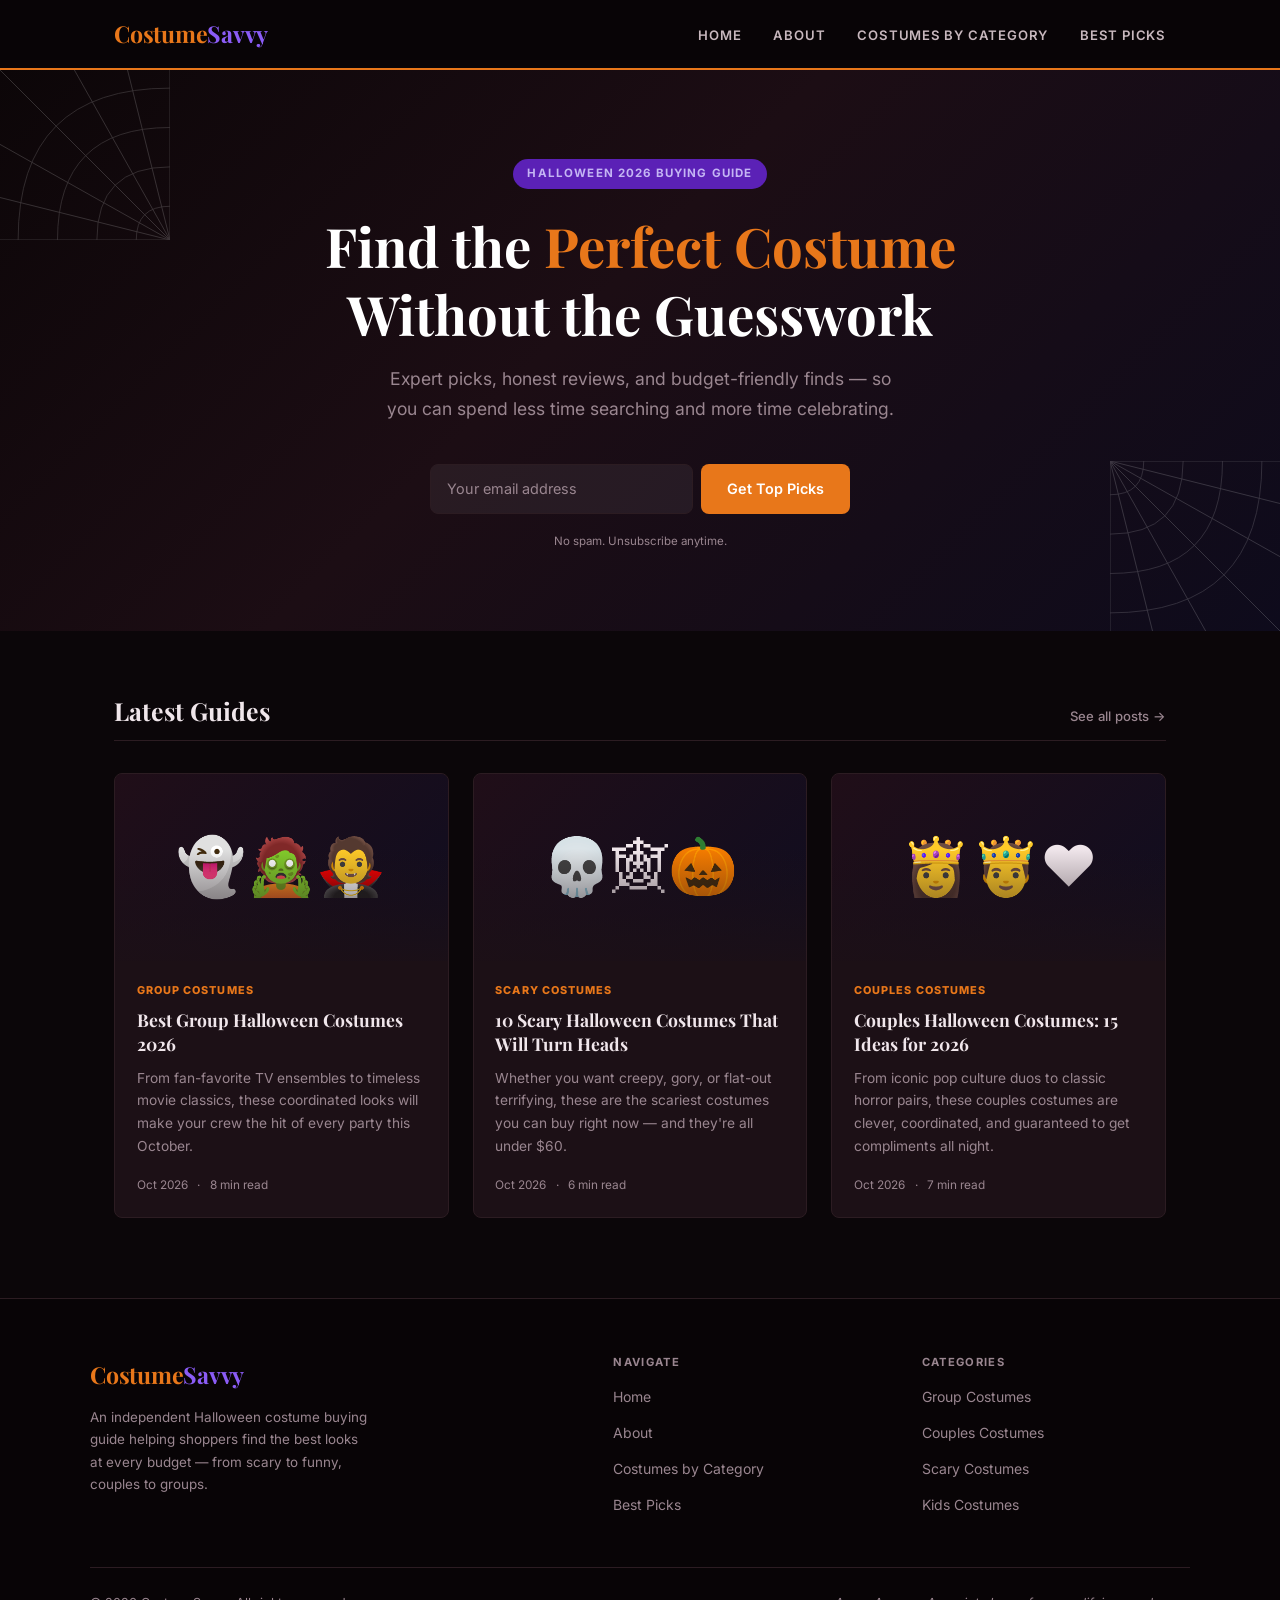
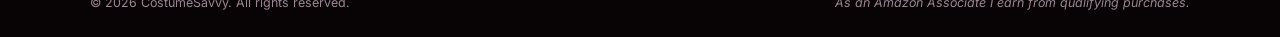
==== index.html @ 254361cb "Initial site — CostumeSavvy Halloween buying guide 2026" ====
<!DOCTYPE html>
<html lang="en">
<head>
    <meta charset="UTF-8">
    <meta name="viewport" content="width=device-width, initial-scale=1.0">
    <meta name="description" content="CostumeSavvy is your go-to Halloween costume buying guide — from scary and funny to couples and group costumes at every budget.">
    <title>CostumeSavvy — Halloween Costume Buying Guide</title>
    <link rel="preconnect" href="https://fonts.googleapis.com">
    <link rel="preconnect" href="https://fonts.gstatic.com" crossorigin>
    <link href="https://fonts.googleapis.com/css2?family=Inter:wght@400;500;600;700;800&family=Playfair+Display:wght@600;700;800&display=swap" rel="stylesheet">
    <link rel="stylesheet" href="css/style.css">
</head>
<body>

    <!-- ===================== HEADER ===================== -->
    <header class="site-header">
        <div class="container">
            <a href="index.html" class="logo">Costume<span class="logo-accent">Savvy</span></a>

            <input type="checkbox" id="nav-toggle" class="nav-toggle" aria-hidden="true">
            <label for="nav-toggle" class="nav-toggle-label" aria-label="Toggle navigation">&#9776;</label>

            <nav class="main-nav" aria-label="Main navigation">
                <ul>
                    <li><a href="index.html">Home</a></li>
                    <li><a href="about.html">About</a></li>
                    <li><a href="#">Costumes by Category</a></li>
                    <li><a href="#">Best Picks</a></li>
                </ul>
            </nav>
        </div>
    </header>

    <!-- ===================== HERO ===================== -->
    <section class="hero">
        <!-- Spider web corner decorations -->
        <svg class="hero-web hero-web--tl" xmlns="http://www.w3.org/2000/svg" viewBox="0 0 160 160" aria-hidden="true">
            <line x1="0" y1="0" x2="160" y2="160" stroke="white" stroke-width="0.8"/>
            <line x1="0" y1="0" x2="160" y2="90" stroke="white" stroke-width="0.8"/>
            <line x1="0" y1="0" x2="90"  y2="160" stroke="white" stroke-width="0.8"/>
            <line x1="0" y1="0" x2="160" y2="40" stroke="white" stroke-width="0.8"/>
            <line x1="0" y1="0" x2="40"  y2="160" stroke="white" stroke-width="0.8"/>
            <line x1="0" y1="0" x2="160" y2="0"  stroke="white" stroke-width="0.8"/>
            <line x1="0" y1="0" x2="0"   y2="160" stroke="white" stroke-width="0.8"/>
            <path d="M0,30 Q30,30 30,0"   fill="none" stroke="white" stroke-width="0.7"/>
            <path d="M0,65 Q65,65 65,0"   fill="none" stroke="white" stroke-width="0.7"/>
            <path d="M0,100 Q100,100 100,0" fill="none" stroke="white" stroke-width="0.7"/>
            <path d="M0,135 Q135,135 135,0" fill="none" stroke="white" stroke-width="0.7"/>
        </svg>
        <svg class="hero-web hero-web--br" xmlns="http://www.w3.org/2000/svg" viewBox="0 0 160 160" aria-hidden="true">
            <line x1="0" y1="0" x2="160" y2="160" stroke="white" stroke-width="0.8"/>
            <line x1="0" y1="0" x2="160" y2="90" stroke="white" stroke-width="0.8"/>
            <line x1="0" y1="0" x2="90"  y2="160" stroke="white" stroke-width="0.8"/>
            <line x1="0" y1="0" x2="160" y2="40" stroke="white" stroke-width="0.8"/>
            <line x1="0" y1="0" x2="40"  y2="160" stroke="white" stroke-width="0.8"/>
            <line x1="0" y1="0" x2="160" y2="0"  stroke="white" stroke-width="0.8"/>
            <line x1="0" y1="0" x2="0"   y2="160" stroke="white" stroke-width="0.8"/>
            <path d="M0,30 Q30,30 30,0"   fill="none" stroke="white" stroke-width="0.7"/>
            <path d="M0,65 Q65,65 65,0"   fill="none" stroke="white" stroke-width="0.7"/>
            <path d="M0,100 Q100,100 100,0" fill="none" stroke="white" stroke-width="0.7"/>
            <path d="M0,135 Q135,135 135,0" fill="none" stroke="white" stroke-width="0.7"/>
        </svg>

        <div class="container" style="position: relative; z-index: 1;">
            <p class="hero-eyebrow">Halloween 2026 Buying Guide</p>
            <h1>Find the <span class="accent">Perfect Costume</span><br>Without the Guesswork</h1>
            <p class="hero-sub">Expert picks, honest reviews, and budget-friendly finds — so you can spend less time searching and more time celebrating.</p>

            <form class="signup-form" action="#" method="post">
                <input type="email" name="email" placeholder="Your email address" autocomplete="email" required>
                <button type="submit" class="btn">Get Top Picks</button>
                <p class="signup-note">No spam. Unsubscribe anytime.</p>
            </form>
        </div>
    </section>

    <!-- ===================== POSTS ===================== -->
    <main>
        <section class="posts-section">
            <div class="container">
                <div class="section-header">
                    <h2>Latest Guides</h2>
                    <a href="#" class="see-all">See all posts &rarr;</a>
                </div>

                <div class="cards-grid">

                    <!-- Card 1 -->
                    <article class="card">
                        <div class="card-thumb" role="img" aria-label="Group of people in Halloween costumes">
                            &#x1F47B;&#x1F9DF;&#x1F9DB;
                        </div>
                        <div class="card-body">
                            <p class="card-tag">Group Costumes</p>
                            <h3><a href="posts/best-group-halloween-costumes-2026.html">Best Group Halloween Costumes 2026</a></h3>
                            <p class="card-excerpt">From fan-favorite TV ensembles to timeless movie classics, these coordinated looks will make your crew the hit of every party this October.</p>
                            <p class="card-meta">
                                <span>Oct 2026</span>
                                <span class="dot">8 min read</span>
                            </p>
                        </div>
                    </article>

                    <!-- Card 2 -->
                    <article class="card">
                        <div class="card-thumb" role="img" aria-label="Scary Halloween costume">
                            &#x1F480;&#x1F578;&#x1F383;
                        </div>
                        <div class="card-body">
                            <p class="card-tag">Scary Costumes</p>
                            <h3><a href="posts/scary-halloween-costumes-2026.html">10 Scary Halloween Costumes That Will Turn Heads</a></h3>
                            <p class="card-excerpt">Whether you want creepy, gory, or flat-out terrifying, these are the scariest costumes you can buy right now — and they're all under $60.</p>
                            <p class="card-meta">
                                <span>Oct 2026</span>
                                <span class="dot">6 min read</span>
                            </p>
                        </div>
                    </article>

                    <!-- Card 3 -->
                    <article class="card">
                        <div class="card-thumb" role="img" aria-label="Couples in matching Halloween costumes">
                            &#x1F478;&#x1F934;&#x2665;&#xFE0F;
                        </div>
                        <div class="card-body">
                            <p class="card-tag">Couples Costumes</p>
                            <h3><a href="posts/couples-halloween-costumes-2026.html">Couples Halloween Costumes: 15 Ideas for 2026</a></h3>
                            <p class="card-excerpt">From iconic pop culture duos to classic horror pairs, these couples costumes are clever, coordinated, and guaranteed to get compliments all night.</p>
                            <p class="card-meta">
                                <span>Oct 2026</span>
                                <span class="dot">7 min read</span>
                            </p>
                        </div>
                    </article>

                </div>
            </div>
        </section>
    </main>

    <!-- ===================== FOOTER ===================== -->
    <footer class="site-footer">
        <div class="footer-grid">
            <div class="footer-brand">
                <a href="index.html" class="logo">Costume<span class="logo-accent">Savvy</span></a>
                <p>An independent Halloween costume buying guide helping shoppers find the best looks at every budget — from scary to funny, couples to groups.</p>
            </div>
            <div class="footer-col">
                <h4>Navigate</h4>
                <ul>
                    <li><a href="index.html">Home</a></li>
                    <li><a href="about.html">About</a></li>
                    <li><a href="#">Costumes by Category</a></li>
                    <li><a href="#">Best Picks</a></li>
                </ul>
            </div>
            <div class="footer-col">
                <h4>Categories</h4>
                <ul>
                    <li><a href="#">Group Costumes</a></li>
                    <li><a href="#">Couples Costumes</a></li>
                    <li><a href="#">Scary Costumes</a></li>
                    <li><a href="#">Kids Costumes</a></li>
                </ul>
            </div>
        </div>
        <div class="footer-bottom">
            <p>&copy; 2026 CostumeSavvy. All rights reserved.</p>
            <p class="footer-disclosure">As an Amazon Associate I earn from qualifying purchases.</p>
        </div>
    </footer>

</body>
</html>
---- css/style.css ----
/* ============================================================
   CostumeSavvy — style.css
   ============================================================ */

/* --- Variables -------------------------------------------- */
:root {
    --bg:           #0b0609;
    --bg-surface:   #140b0f;
    --bg-card:      #1c1016;
    --orange:       #e8771a;
    --orange-light: #ff9a3c;
    --purple:       #8b5cf6;
    --purple-dark:  #5b21b6;
    --purple-mid:   #6d28d9;
    --text:         #f0e6eb;
    --text-muted:   #9a8690;
    --border:       #2c1c22;
    --radius:       8px;
    --shadow-md:    0 4px 24px rgba(0, 0, 0, 0.45);
    --shadow-lg:    0 8px 40px rgba(0, 0, 0, 0.6);
    --max-w:        1100px;
}

/* --- Reset ------------------------------------------------- */
*, *::before, *::after { box-sizing: border-box; margin: 0; padding: 0; }
html { scroll-behavior: smooth; -webkit-text-size-adjust: 100%; }
body {
    background: var(--bg);
    color: var(--text);
    font-family: 'Inter', -apple-system, BlinkMacSystemFont, 'Segoe UI', Helvetica, Arial, sans-serif;
    font-size: 16px;
    line-height: 1.7;
    min-height: 100vh;
}
img, svg { max-width: 100%; height: auto; display: block; }
a { color: var(--orange); text-decoration: none; transition: color 0.18s; }
a:hover { color: var(--orange-light); }
ul, ol { list-style: none; }
button, input { font: inherit; }

/* --- Typography -------------------------------------------- */
h1, h2, h3, h4 {
    font-family: 'Playfair Display', Georgia, 'Times New Roman', serif;
    line-height: 1.25;
    color: var(--text);
}

/* --- Layout helpers --------------------------------------- */
.container {
    max-width: var(--max-w);
    margin: 0 auto;
    padding: 0 1.5rem;
}

/* --- Buttons ---------------------------------------------- */
.btn {
    display: inline-block;
    padding: 0.75rem 1.5rem;
    background: var(--orange);
    color: #fff;
    font-weight: 600;
    font-size: 0.9rem;
    border-radius: var(--radius);
    border: 2px solid transparent;
    cursor: pointer;
    transition: background 0.2s, transform 0.1s;
    white-space: nowrap;
    line-height: 1;
}
.btn:hover { background: var(--orange-light); color: #fff; }
.btn:active { transform: scale(0.97); }
.btn-outline {
    background: transparent;
    border-color: var(--orange);
    color: var(--orange);
}
.btn-outline:hover { background: var(--orange); color: #fff; }

/* ============================================================
   HEADER / NAV
   ============================================================ */
.site-header {
    background: #080406;
    border-bottom: 2px solid var(--orange);
    position: sticky;
    top: 0;
    z-index: 200;
}
.site-header .container {
    display: flex;
    align-items: center;
    justify-content: space-between;
    padding-top: 0.9rem;
    padding-bottom: 0.9rem;
    position: relative;
}

.logo {
    font-family: 'Playfair Display', Georgia, serif;
    font-size: 1.45rem;
    font-weight: 700;
    color: var(--orange);
    letter-spacing: -0.01em;
}
.logo .logo-accent { color: var(--purple); }
.logo:hover { color: var(--orange-light); }

/* Desktop nav */
.main-nav ul {
    display: flex;
    align-items: center;
    gap: 2rem;
}
.main-nav a {
    color: #c8b8be;
    font-size: 0.82rem;
    font-weight: 600;
    letter-spacing: 0.06em;
    text-transform: uppercase;
}
.main-nav a:hover { color: var(--orange); }

/* Mobile toggle (CSS-only checkbox hack) */
.nav-toggle { display: none; }
.nav-toggle-label {
    display: none;
    cursor: pointer;
    color: var(--text);
    font-size: 1.4rem;
    line-height: 1;
    padding: 0.25rem;
    user-select: none;
}

/* ============================================================
   HERO SECTION
   ============================================================ */
.hero {
    position: relative;
    background: linear-gradient(135deg, #0c0608 0%, #1c0d14 45%, #0e0b1c 100%);
    padding: 5.5rem 1.5rem 5rem;
    text-align: center;
    overflow: hidden;
}
.hero-web {
    position: absolute;
    opacity: 0.18;
    pointer-events: none;
}
.hero-web--tl { top: -10px; left: -10px; width: 180px; transform: rotate(180deg); }
.hero-web--br { bottom: -10px; right: -10px; width: 180px; }
.hero-eyebrow {
    display: inline-block;
    background: var(--purple-dark);
    color: #c4b5f4;
    font-size: 0.72rem;
    font-weight: 700;
    letter-spacing: 0.1em;
    text-transform: uppercase;
    padding: 0.35rem 0.9rem;
    border-radius: 2rem;
    margin-bottom: 1.4rem;
}
.hero h1 {
    font-size: clamp(2.1rem, 5vw, 3.4rem);
    color: #fff;
    max-width: 760px;
    margin: 0 auto 1rem;
}
.hero h1 .accent { color: var(--orange); }
.hero-sub {
    font-size: 1.1rem;
    color: var(--text-muted);
    max-width: 520px;
    margin: 0 auto 2.5rem;
}

/* Email signup */
.signup-form {
    display: flex;
    gap: 0.5rem;
    max-width: 420px;
    margin: 0 auto;
    flex-wrap: wrap;
}
.signup-form input[type="email"] {
    flex: 1;
    min-width: 0;
    padding: 0.75rem 1rem;
    border-radius: var(--radius);
    border: 1px solid var(--border);
    background: rgba(255,255,255,0.06);
    color: var(--text);
    font-size: 0.9rem;
    outline: none;
    transition: border-color 0.2s, background 0.2s;
}
.signup-form input[type="email"]:focus {
    border-color: var(--orange);
    background: rgba(255,255,255,0.09);
}
.signup-form input[type="email"]::placeholder { color: var(--text-muted); }
.signup-note {
    font-size: 0.72rem;
    color: var(--text-muted);
    margin-top: 0.6rem;
    width: 100%;
    text-align: center;
}

/* ============================================================
   POSTS SECTION (homepage cards)
   ============================================================ */
.posts-section {
    padding: 4rem 0 5rem;
}
.section-header {
    display: flex;
    align-items: baseline;
    justify-content: space-between;
    margin-bottom: 2rem;
    padding-bottom: 0.75rem;
    border-bottom: 1px solid var(--border);
    gap: 1rem;
    flex-wrap: wrap;
}
.section-header h2 { font-size: 1.55rem; }
.section-header .see-all {
    font-size: 0.82rem;
    color: var(--text-muted);
    font-weight: 500;
}
.section-header .see-all:hover { color: var(--orange); }

.cards-grid {
    display: grid;
    grid-template-columns: repeat(3, 1fr);
    gap: 1.5rem;
}

.card {
    background: var(--bg-card);
    border: 1px solid var(--border);
    border-radius: var(--radius);
    overflow: hidden;
    transition: transform 0.22s, box-shadow 0.22s, border-color 0.22s;
    display: flex;
    flex-direction: column;
}
.card:hover {
    transform: translateY(-5px);
    box-shadow: var(--shadow-lg);
    border-color: rgba(232, 119, 26, 0.5);
}

/* Card emoji image placeholder */
.card-thumb {
    aspect-ratio: 16 / 9;
    background: linear-gradient(135deg, #200e18 0%, #100d20 100%);
    display: flex;
    align-items: center;
    justify-content: center;
    font-size: 3.5rem;
    position: relative;
    overflow: hidden;
}
.card-thumb::after {
    content: '';
    position: absolute;
    inset: 0;
    background: linear-gradient(to bottom, transparent 40%, rgba(28, 16, 22, 0.85) 100%);
}

.card-body {
    padding: 1.25rem 1.35rem 1.35rem;
    display: flex;
    flex-direction: column;
    flex: 1;
}
.card-tag {
    font-size: 0.68rem;
    font-weight: 800;
    letter-spacing: 0.1em;
    text-transform: uppercase;
    color: var(--orange);
    margin-bottom: 0.55rem;
}
.card-body h3 {
    font-size: 1.1rem;
    margin-bottom: 0.7rem;
    line-height: 1.35;
}
.card-body h3 a { color: var(--text); }
.card-body h3 a:hover { color: var(--orange); }
.card-excerpt {
    font-size: 0.86rem;
    color: var(--text-muted);
    line-height: 1.65;
    margin-bottom: 1.1rem;
    flex: 1;
}
.card-meta {
    font-size: 0.74rem;
    color: var(--text-muted);
    display: flex;
    gap: 0.6rem;
    align-items: center;
}
.card-meta .dot::before { content: '·'; margin-right: 0.6rem; }

/* ============================================================
   FOOTER
   ============================================================ */
.site-footer {
    background: #080406;
    border-top: 1px solid var(--border);
    padding: 3.5rem 1.5rem 1.5rem;
    margin-top: auto;
}
.footer-grid {
    max-width: var(--max-w);
    margin: 0 auto 2.5rem;
    display: grid;
    grid-template-columns: 1.8fr 1fr 1fr;
    gap: 2.5rem;
}
.footer-brand .logo { display: inline-block; margin-bottom: 0.75rem; }
.footer-brand p {
    font-size: 0.84rem;
    color: var(--text-muted);
    line-height: 1.65;
    max-width: 280px;
}
.footer-col h4 {
    font-family: 'Inter', sans-serif;
    font-size: 0.7rem;
    font-weight: 700;
    letter-spacing: 0.12em;
    text-transform: uppercase;
    color: var(--text-muted);
    margin-bottom: 0.9rem;
}
.footer-col ul li { margin-bottom: 0.55rem; }
.footer-col ul li a {
    font-size: 0.875rem;
    color: var(--text-muted);
}
.footer-col ul li a:hover { color: var(--orange); }

.footer-bottom {
    max-width: var(--max-w);
    margin: 0 auto;
    padding-top: 1.5rem;
    border-top: 1px solid var(--border);
    display: flex;
    align-items: flex-start;
    justify-content: space-between;
    gap: 1rem;
    flex-wrap: wrap;
}
.footer-bottom p { font-size: 0.78rem; color: var(--text-muted); }
.footer-disclosure {
    font-size: 0.78rem;
    color: var(--text-muted);
    font-style: italic;
    max-width: 520px;
    text-align: right;
}

/* ============================================================
   PAGE HERO (about / article)
   ============================================================ */
.page-hero {
    background: linear-gradient(135deg, #0c0608 0%, #1c0d14 60%, #0e0b1c 100%);
    padding: 4rem 1.5rem 3.5rem;
    text-align: center;
    border-bottom: 1px solid var(--border);
    position: relative;
    overflow: hidden;
}
.page-hero .eyebrow {
    display: inline-block;
    font-size: 0.7rem;
    font-weight: 700;
    letter-spacing: 0.12em;
    text-transform: uppercase;
    color: var(--orange);
    margin-bottom: 1rem;
}
.page-hero h1 {
    font-size: clamp(1.9rem, 4vw, 2.9rem);
    max-width: 780px;
    margin: 0 auto 1rem;
}
.page-hero p {
    color: var(--text-muted);
    font-size: 1.05rem;
    max-width: 560px;
    margin: 0 auto;
}
.article-meta {
    display: flex;
    align-items: center;
    justify-content: center;
    gap: 1rem;
    font-size: 0.8rem;
    color: var(--text-muted);
    flex-wrap: wrap;
    margin-top: 1.25rem;
}
.article-meta .sep { opacity: 0.4; }

/* ============================================================
   ABOUT PAGE CONTENT
   ============================================================ */
.about-body {
    max-width: 720px;
    margin: 0 auto;
    padding: 4rem 1.5rem;
}
.about-body h2 {
    font-size: 1.5rem;
    margin: 2.5rem 0 0.85rem;
    color: var(--text);
}
.about-body p {
    color: var(--text-muted);
    font-size: 1rem;
    line-height: 1.8;
    margin-bottom: 1.1rem;
}
.about-body .lead {
    font-size: 1.08rem;
    color: var(--text);
}

.disclosure-box {
    background: var(--bg-card);
    border: 1px solid var(--border);
    border-left: 4px solid var(--orange);
    border-radius: var(--radius);
    padding: 1.25rem 1.5rem;
    margin: 2rem 0;
}
.disclosure-box p {
    font-size: 0.875rem;
    color: var(--text-muted);
    margin: 0;
    line-height: 1.65;
}
.disclosure-box strong { color: var(--text); }

/* ============================================================
   ARTICLE BODY
   ============================================================ */
.article-body {
    max-width: 740px;
    margin: 0 auto;
    padding: 3rem 1.5rem 4rem;
}
.article-body p {
    color: var(--text-muted);
    margin-bottom: 1.2rem;
    font-size: 1rem;
    line-height: 1.8;
}
.article-body p.lead {
    font-size: 1.1rem;
    color: var(--text);
}
.article-body h2 {
    font-size: 1.65rem;
    margin: 3rem 0 1.1rem;
}

/* Costume recommendation cards */
.costume-card {
    background: var(--bg-card);
    border: 1px solid var(--border);
    border-radius: var(--radius);
    padding: 1.5rem 1.6rem;
    margin: 1.75rem 0;
    transition: border-color 0.2s;
}
.costume-card:hover { border-color: rgba(232, 119, 26, 0.45); }
.costume-num {
    font-size: 0.7rem;
    font-weight: 800;
    letter-spacing: 0.1em;
    text-transform: uppercase;
    color: var(--orange);
    margin-bottom: 0.4rem;
}
.costume-card h3 {
    font-size: 1.2rem;
    color: var(--text);
    margin-bottom: 0.7rem;
}
.costume-card p {
    font-size: 0.95rem;
    color: var(--text-muted);
    line-height: 1.75;
    margin-bottom: 1.1rem;
}
.amazon-btn {
    display: inline-flex;
    align-items: center;
    gap: 0.45rem;
    background: var(--orange);
    color: #fff;
    font-weight: 700;
    font-size: 0.82rem;
    padding: 0.55rem 1.2rem;
    border-radius: 6px;
    transition: background 0.2s;
    letter-spacing: 0.01em;
}
.amazon-btn:hover { background: var(--orange-light); color: #fff; }
.amazon-btn svg { width: 15px; height: 15px; fill: currentColor; flex-shrink: 0; }

/* Related posts */
.related-posts {
    border-top: 1px solid var(--border);
    padding-top: 3rem;
    margin-top: 1rem;
}
.related-posts h2 { font-size: 1.4rem; margin-bottom: 1.4rem; }
.related-list { display: grid; gap: 0.85rem; }
.related-list li a {
    display: block;
    padding: 1rem 1.25rem;
    background: var(--bg-card);
    border: 1px solid var(--border);
    border-radius: var(--radius);
    color: var(--text);
    font-size: 0.95rem;
    transition: border-color 0.2s, color 0.2s;
    font-family: 'Playfair Display', Georgia, serif;
}
.related-list li a:hover { border-color: var(--orange); color: var(--orange); }
.back-home {
    display: inline-flex;
    align-items: center;
    gap: 0.4rem;
    margin-top: 2rem;
    font-size: 0.85rem;
    color: var(--text-muted);
}
.back-home:hover { color: var(--orange); }

/* ============================================================
   RESPONSIVE
   ============================================================ */
@media (max-width: 900px) {
    .cards-grid {
        grid-template-columns: repeat(2, 1fr);
    }
    .footer-grid {
        grid-template-columns: 1fr 1fr;
    }
    .footer-brand { grid-column: 1 / -1; }
}

@media (max-width: 640px) {
    /* Mobile nav */
    .nav-toggle-label { display: flex; }
    .main-nav {
        position: absolute;
        top: 100%;
        left: 0;
        right: 0;
        background: #080406;
        border-top: 1px solid var(--border);
        border-bottom: 2px solid var(--orange);
        max-height: 0;
        overflow: hidden;
        transition: max-height 0.28s ease;
    }
    .nav-toggle:checked ~ .main-nav {
        max-height: 320px;
    }
    .main-nav ul {
        flex-direction: column;
        gap: 0;
        padding: 0.75rem 1.5rem 1rem;
    }
    .main-nav ul li a {
        display: block;
        padding: 0.65rem 0;
        border-bottom: 1px solid var(--border);
        font-size: 0.88rem;
    }

    .cards-grid { grid-template-columns: 1fr; }
    .footer-grid { grid-template-columns: 1fr; }
    .footer-bottom { flex-direction: column; }
    .footer-disclosure { text-align: left; }
    .signup-form { flex-direction: column; }
    .signup-form .btn { width: 100%; text-align: center; }
    .section-header { flex-direction: column; align-items: flex-start; }
    .hero { padding: 3.5rem 1.25rem 3rem; }
    .page-hero { padding: 3rem 1.25rem 2.5rem; }
    .about-body, .article-body { padding-left: 1.25rem; padding-right: 1.25rem; }
}
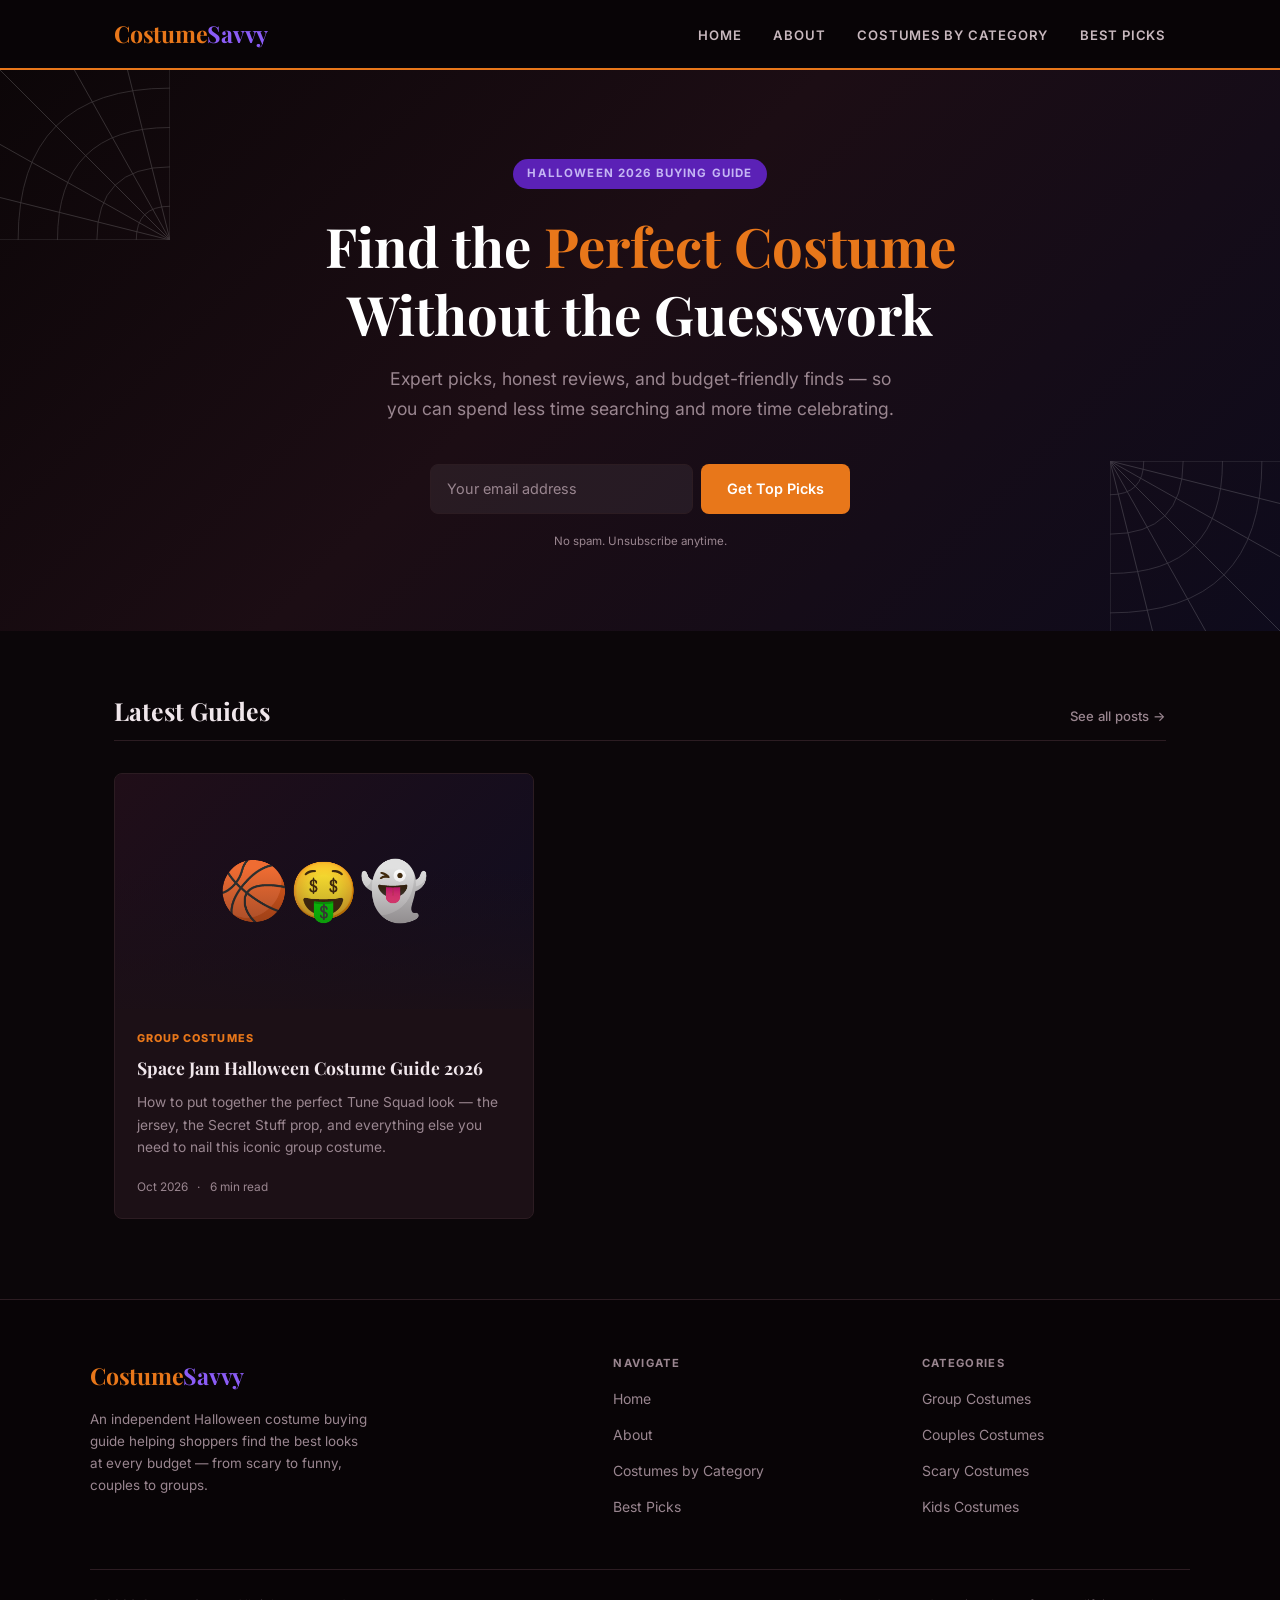
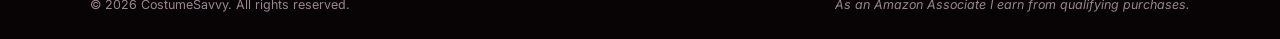
==== commit 45cba36a: "Replace fake posts with real Space Jam article and affiliate links" ====
--- a/index.html
+++ b/index.html
@@ -83,52 +83,19 @@
                     <a href="#" class="see-all">See all posts &rarr;</a>
                 </div>
 
-                <div class="cards-grid">
+                <div class="cards-grid cards-grid--single">
 
-                    <!-- Card 1 -->
                     <article class="card">
-                        <div class="card-thumb" role="img" aria-label="Group of people in Halloween costumes">
-                            &#x1F47B;&#x1F9DF;&#x1F9DB;
+                        <div class="card-thumb" role="img" aria-label="Space Jam Tune Squad basketball costume">
+                            &#x1F3C0;&#x1F911;&#x1F47B;
                         </div>
                         <div class="card-body">
                             <p class="card-tag">Group Costumes</p>
-                            <h3><a href="posts/best-group-halloween-costumes-2026.html">Best Group Halloween Costumes 2026</a></h3>
-                            <p class="card-excerpt">From fan-favorite TV ensembles to timeless movie classics, these coordinated looks will make your crew the hit of every party this October.</p>
-                            <p class="card-meta">
-                                <span>Oct 2026</span>
-                                <span class="dot">8 min read</span>
-                            </p>
-                        </div>
-                    </article>
-
-                    <!-- Card 2 -->
-                    <article class="card">
-                        <div class="card-thumb" role="img" aria-label="Scary Halloween costume">
-                            &#x1F480;&#x1F578;&#x1F383;
-                        </div>
-                        <div class="card-body">
-                            <p class="card-tag">Scary Costumes</p>
-                            <h3><a href="posts/scary-halloween-costumes-2026.html">10 Scary Halloween Costumes That Will Turn Heads</a></h3>
-                            <p class="card-excerpt">Whether you want creepy, gory, or flat-out terrifying, these are the scariest costumes you can buy right now — and they're all under $60.</p>
+                            <h3><a href="posts/space-jam-halloween-costume-2026.html">Space Jam Halloween Costume Guide 2026</a></h3>
+                            <p class="card-excerpt">How to put together the perfect Tune Squad look — the jersey, the Secret Stuff prop, and everything else you need to nail this iconic group costume.</p>
                             <p class="card-meta">
                                 <span>Oct 2026</span>
                                 <span class="dot">6 min read</span>
-                            </p>
-                        </div>
-                    </article>
-
-                    <!-- Card 3 -->
-                    <article class="card">
-                        <div class="card-thumb" role="img" aria-label="Couples in matching Halloween costumes">
-                            &#x1F478;&#x1F934;&#x2665;&#xFE0F;
-                        </div>
-                        <div class="card-body">
-                            <p class="card-tag">Couples Costumes</p>
-                            <h3><a href="posts/couples-halloween-costumes-2026.html">Couples Halloween Costumes: 15 Ideas for 2026</a></h3>
-                            <p class="card-excerpt">From iconic pop culture duos to classic horror pairs, these couples costumes are clever, coordinated, and guaranteed to get compliments all night.</p>
-                            <p class="card-meta">
-                                <span>Oct 2026</span>
-                                <span class="dot">7 min read</span>
                             </p>
                         </div>
                     </article>
--- a/css/style.css
+++ b/css/style.css
@@ -236,6 +236,9 @@
     display: grid;
     grid-template-columns: repeat(3, 1fr);
     gap: 1.5rem;
+}
+.cards-grid--single {
+    grid-template-columns: minmax(0, 420px);
 }
 
 .card {
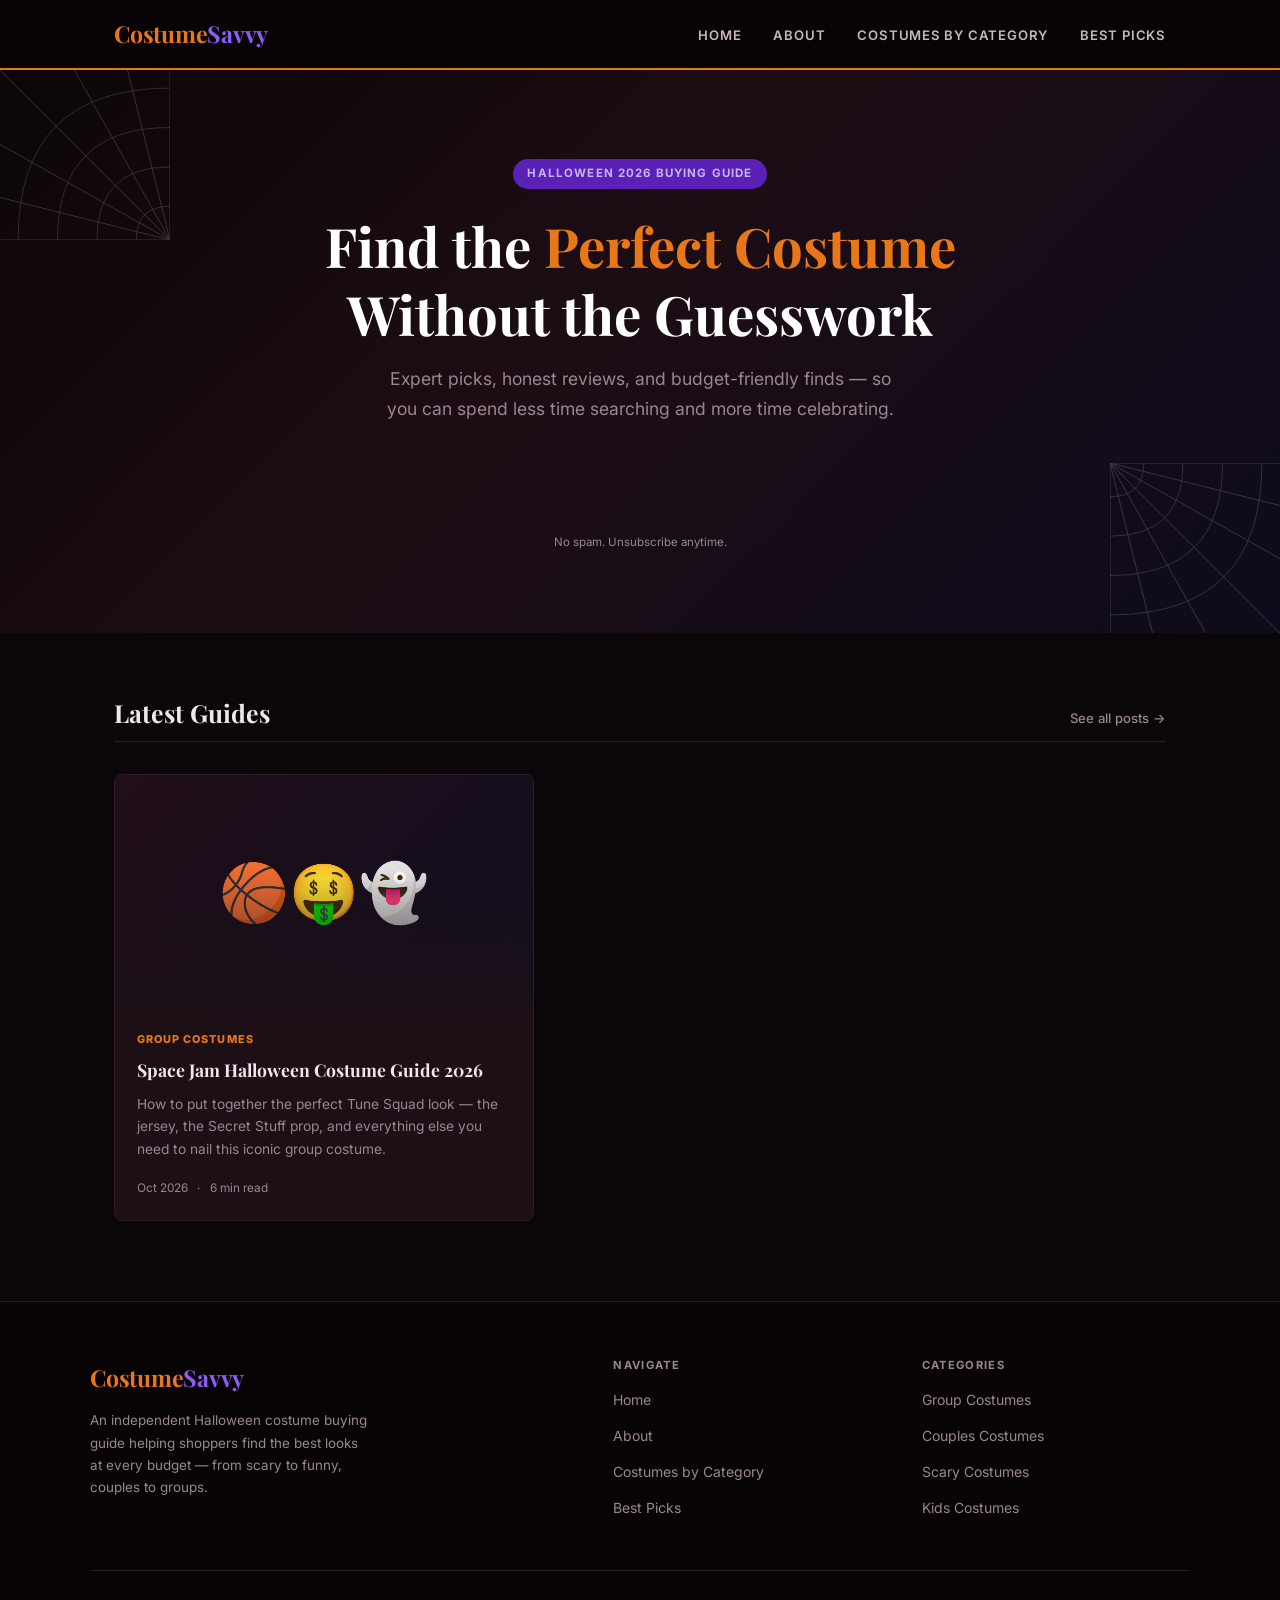
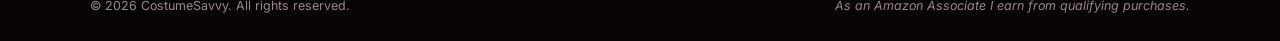
==== commit fbc64e3a: "Wire up Beehiiv email embed for newsletter signups" ====
--- a/index.html
+++ b/index.html
@@ -66,11 +66,17 @@
             <h1>Find the <span class="accent">Perfect Costume</span><br>Without the Guesswork</h1>
             <p class="hero-sub">Expert picks, honest reviews, and budget-friendly finds — so you can spend less time searching and more time celebrating.</p>
 
-            <form class="signup-form" action="#" method="post">
-                <input type="email" name="email" placeholder="Your email address" autocomplete="email" required>
-                <button type="submit" class="btn">Get Top Picks</button>
+            <div class="beehiiv-embed">
+                <iframe src="https://embeds.beehiiv.com/pub_ff0d684f-1bc8-4f47-b30e-ecbe7b4074a1"
+                    data-test-id="beehiiv-embed"
+                    width="100%"
+                    height="52"
+                    frameborder="0"
+                    scrolling="no"
+                    style="border-radius: 6px; margin: 0;">
+                </iframe>
                 <p class="signup-note">No spam. Unsubscribe anytime.</p>
-            </form>
+            </div>
         </div>
     </section>
 
--- a/css/style.css
+++ b/css/style.css
@@ -206,6 +206,10 @@
     margin-top: 0.6rem;
     width: 100%;
     text-align: center;
+}
+.beehiiv-embed {
+    max-width: 420px;
+    margin: 0 auto;
 }
 
 /* ============================================================
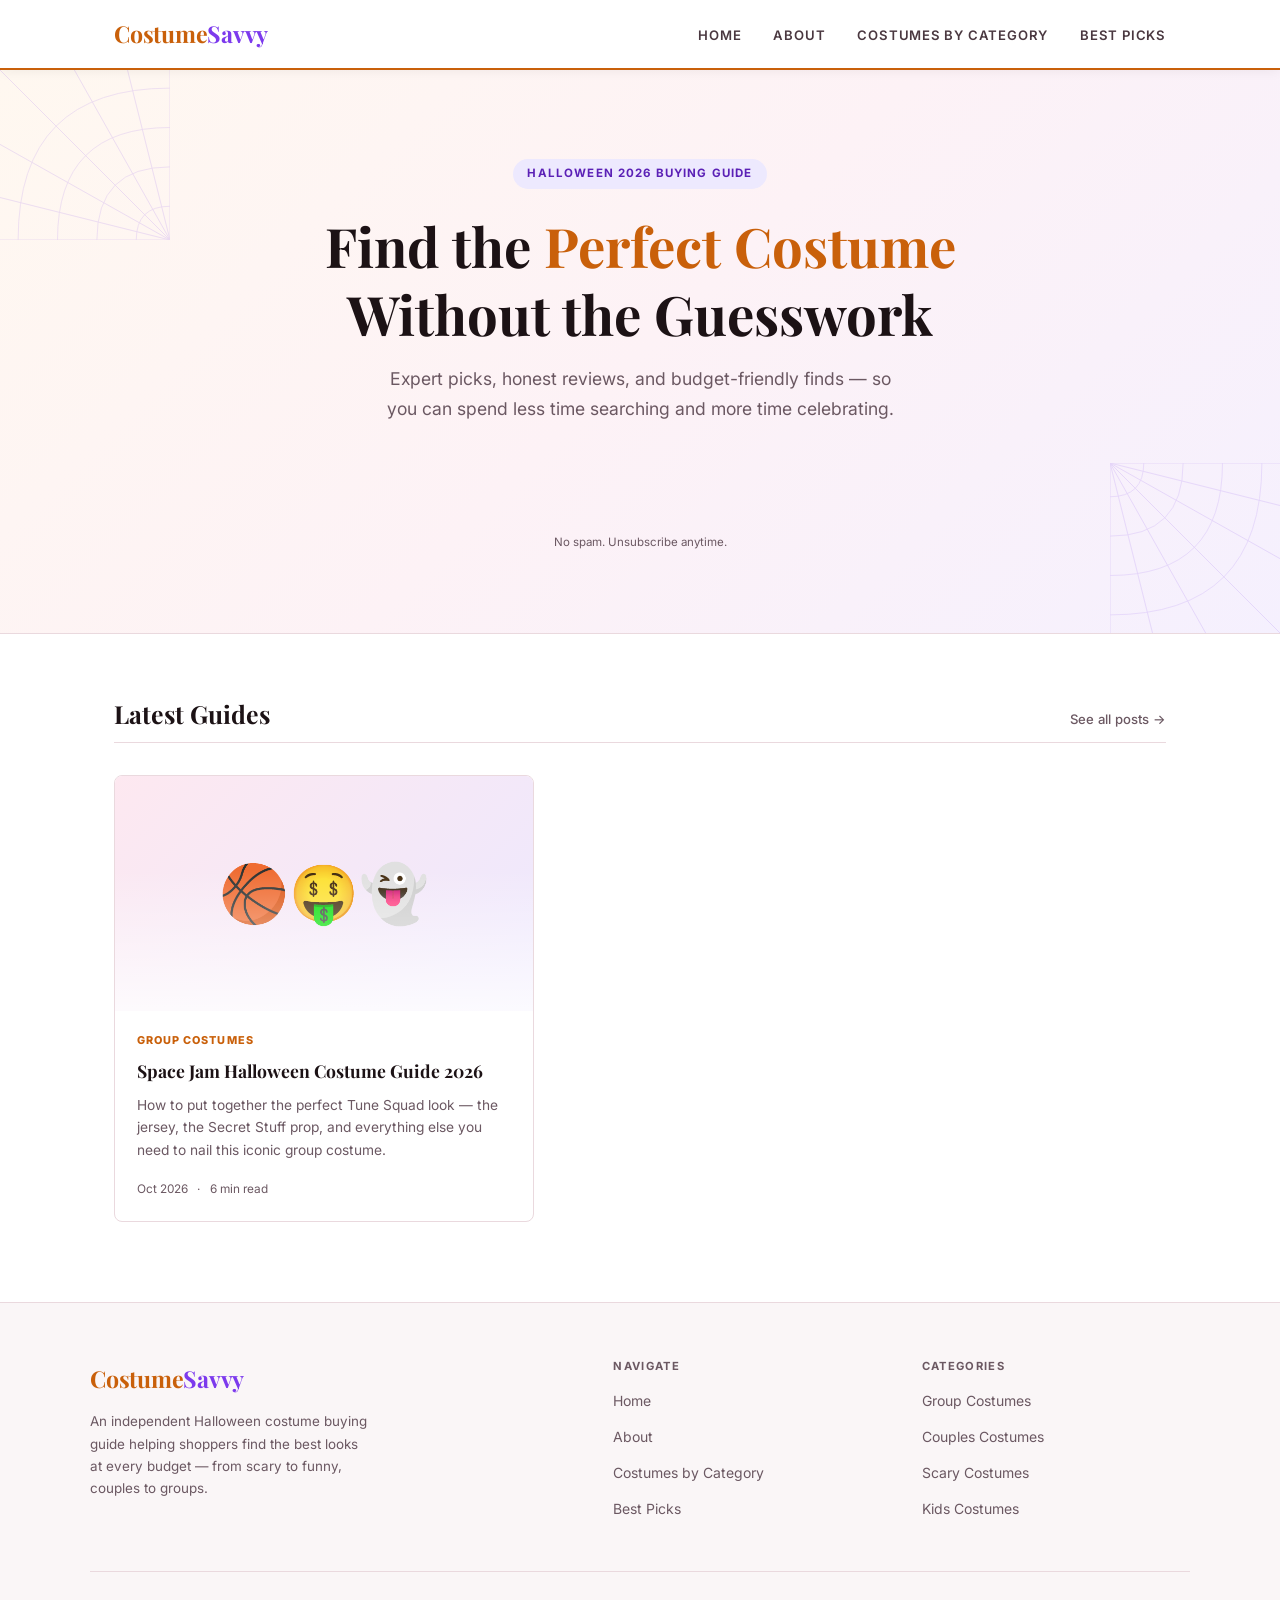
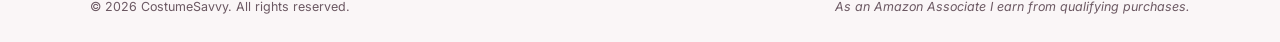
==== commit 8806ef5b: "Switch to light theme" ====
--- a/index.html
+++ b/index.html
@@ -35,30 +35,30 @@
     <section class="hero">
         <!-- Spider web corner decorations -->
         <svg class="hero-web hero-web--tl" xmlns="http://www.w3.org/2000/svg" viewBox="0 0 160 160" aria-hidden="true">
-            <line x1="0" y1="0" x2="160" y2="160" stroke="white" stroke-width="0.8"/>
-            <line x1="0" y1="0" x2="160" y2="90" stroke="white" stroke-width="0.8"/>
-            <line x1="0" y1="0" x2="90"  y2="160" stroke="white" stroke-width="0.8"/>
-            <line x1="0" y1="0" x2="160" y2="40" stroke="white" stroke-width="0.8"/>
-            <line x1="0" y1="0" x2="40"  y2="160" stroke="white" stroke-width="0.8"/>
-            <line x1="0" y1="0" x2="160" y2="0"  stroke="white" stroke-width="0.8"/>
-            <line x1="0" y1="0" x2="0"   y2="160" stroke="white" stroke-width="0.8"/>
-            <path d="M0,30 Q30,30 30,0"   fill="none" stroke="white" stroke-width="0.7"/>
-            <path d="M0,65 Q65,65 65,0"   fill="none" stroke="white" stroke-width="0.7"/>
-            <path d="M0,100 Q100,100 100,0" fill="none" stroke="white" stroke-width="0.7"/>
-            <path d="M0,135 Q135,135 135,0" fill="none" stroke="white" stroke-width="0.7"/>
+            <line x1="0" y1="0" x2="160" y2="160" stroke="#7c3aed" stroke-width="0.8"/>
+            <line x1="0" y1="0" x2="160" y2="90" stroke="#7c3aed" stroke-width="0.8"/>
+            <line x1="0" y1="0" x2="90"  y2="160" stroke="#7c3aed" stroke-width="0.8"/>
+            <line x1="0" y1="0" x2="160" y2="40" stroke="#7c3aed" stroke-width="0.8"/>
+            <line x1="0" y1="0" x2="40"  y2="160" stroke="#7c3aed" stroke-width="0.8"/>
+            <line x1="0" y1="0" x2="160" y2="0"  stroke="#7c3aed" stroke-width="0.8"/>
+            <line x1="0" y1="0" x2="0"   y2="160" stroke="#7c3aed" stroke-width="0.8"/>
+            <path d="M0,30 Q30,30 30,0"   fill="none" stroke="#7c3aed" stroke-width="0.7"/>
+            <path d="M0,65 Q65,65 65,0"   fill="none" stroke="#7c3aed" stroke-width="0.7"/>
+            <path d="M0,100 Q100,100 100,0" fill="none" stroke="#7c3aed" stroke-width="0.7"/>
+            <path d="M0,135 Q135,135 135,0" fill="none" stroke="#7c3aed" stroke-width="0.7"/>
         </svg>
         <svg class="hero-web hero-web--br" xmlns="http://www.w3.org/2000/svg" viewBox="0 0 160 160" aria-hidden="true">
-            <line x1="0" y1="0" x2="160" y2="160" stroke="white" stroke-width="0.8"/>
-            <line x1="0" y1="0" x2="160" y2="90" stroke="white" stroke-width="0.8"/>
-            <line x1="0" y1="0" x2="90"  y2="160" stroke="white" stroke-width="0.8"/>
-            <line x1="0" y1="0" x2="160" y2="40" stroke="white" stroke-width="0.8"/>
-            <line x1="0" y1="0" x2="40"  y2="160" stroke="white" stroke-width="0.8"/>
-            <line x1="0" y1="0" x2="160" y2="0"  stroke="white" stroke-width="0.8"/>
-            <line x1="0" y1="0" x2="0"   y2="160" stroke="white" stroke-width="0.8"/>
-            <path d="M0,30 Q30,30 30,0"   fill="none" stroke="white" stroke-width="0.7"/>
-            <path d="M0,65 Q65,65 65,0"   fill="none" stroke="white" stroke-width="0.7"/>
-            <path d="M0,100 Q100,100 100,0" fill="none" stroke="white" stroke-width="0.7"/>
-            <path d="M0,135 Q135,135 135,0" fill="none" stroke="white" stroke-width="0.7"/>
+            <line x1="0" y1="0" x2="160" y2="160" stroke="#7c3aed" stroke-width="0.8"/>
+            <line x1="0" y1="0" x2="160" y2="90" stroke="#7c3aed" stroke-width="0.8"/>
+            <line x1="0" y1="0" x2="90"  y2="160" stroke="#7c3aed" stroke-width="0.8"/>
+            <line x1="0" y1="0" x2="160" y2="40" stroke="#7c3aed" stroke-width="0.8"/>
+            <line x1="0" y1="0" x2="40"  y2="160" stroke="#7c3aed" stroke-width="0.8"/>
+            <line x1="0" y1="0" x2="160" y2="0"  stroke="#7c3aed" stroke-width="0.8"/>
+            <line x1="0" y1="0" x2="0"   y2="160" stroke="#7c3aed" stroke-width="0.8"/>
+            <path d="M0,30 Q30,30 30,0"   fill="none" stroke="#7c3aed" stroke-width="0.7"/>
+            <path d="M0,65 Q65,65 65,0"   fill="none" stroke="#7c3aed" stroke-width="0.7"/>
+            <path d="M0,100 Q100,100 100,0" fill="none" stroke="#7c3aed" stroke-width="0.7"/>
+            <path d="M0,135 Q135,135 135,0" fill="none" stroke="#7c3aed" stroke-width="0.7"/>
         </svg>
 
         <div class="container" style="position: relative; z-index: 1;">
--- a/css/style.css
+++ b/css/style.css
@@ -4,20 +4,20 @@
 
 /* --- Variables -------------------------------------------- */
 :root {
-    --bg:           #0b0609;
-    --bg-surface:   #140b0f;
-    --bg-card:      #1c1016;
-    --orange:       #e8771a;
-    --orange-light: #ff9a3c;
-    --purple:       #8b5cf6;
+    --bg:           #ffffff;
+    --bg-surface:   #faf6f7;
+    --bg-card:      #ffffff;
+    --orange:       #c9600a;
+    --orange-light: #e8771a;
+    --purple:       #7c3aed;
     --purple-dark:  #5b21b6;
     --purple-mid:   #6d28d9;
-    --text:         #f0e6eb;
-    --text-muted:   #9a8690;
-    --border:       #2c1c22;
+    --text:         #1c1215;
+    --text-muted:   #6b5862;
+    --border:       #ead9de;
     --radius:       8px;
-    --shadow-md:    0 4px 24px rgba(0, 0, 0, 0.45);
-    --shadow-lg:    0 8px 40px rgba(0, 0, 0, 0.6);
+    --shadow-md:    0 4px 24px rgba(0, 0, 0, 0.08);
+    --shadow-lg:    0 8px 40px rgba(0, 0, 0, 0.13);
     --max-w:        1100px;
 }
 
@@ -80,11 +80,12 @@
    HEADER / NAV
    ============================================================ */
 .site-header {
-    background: #080406;
+    background: #ffffff;
     border-bottom: 2px solid var(--orange);
     position: sticky;
     top: 0;
     z-index: 200;
+    box-shadow: 0 1px 12px rgba(0,0,0,0.06);
 }
 .site-header .container {
     display: flex;
@@ -112,7 +113,7 @@
     gap: 2rem;
 }
 .main-nav a {
-    color: #c8b8be;
+    color: #4a3840;
     font-size: 0.82rem;
     font-weight: 600;
     letter-spacing: 0.06em;
@@ -137,22 +138,23 @@
    ============================================================ */
 .hero {
     position: relative;
-    background: linear-gradient(135deg, #0c0608 0%, #1c0d14 45%, #0e0b1c 100%);
+    background: linear-gradient(135deg, #fff8f0 0%, #fdf2f6 50%, #f5f0fe 100%);
     padding: 5.5rem 1.5rem 5rem;
     text-align: center;
     overflow: hidden;
+    border-bottom: 1px solid var(--border);
 }
 .hero-web {
     position: absolute;
-    opacity: 0.18;
+    opacity: 0.15;
     pointer-events: none;
 }
 .hero-web--tl { top: -10px; left: -10px; width: 180px; transform: rotate(180deg); }
 .hero-web--br { bottom: -10px; right: -10px; width: 180px; }
 .hero-eyebrow {
     display: inline-block;
-    background: var(--purple-dark);
-    color: #c4b5f4;
+    background: #ede9fe;
+    color: var(--purple-dark);
     font-size: 0.72rem;
     font-weight: 700;
     letter-spacing: 0.1em;
@@ -163,7 +165,7 @@
 }
 .hero h1 {
     font-size: clamp(2.1rem, 5vw, 3.4rem);
-    color: #fff;
+    color: var(--text);
     max-width: 760px;
     margin: 0 auto 1rem;
 }
@@ -189,16 +191,13 @@
     padding: 0.75rem 1rem;
     border-radius: var(--radius);
     border: 1px solid var(--border);
-    background: rgba(255,255,255,0.06);
+    background: #fff;
     color: var(--text);
     font-size: 0.9rem;
     outline: none;
-    transition: border-color 0.2s, background 0.2s;
-}
-.signup-form input[type="email"]:focus {
-    border-color: var(--orange);
-    background: rgba(255,255,255,0.09);
-}
+    transition: border-color 0.2s;
+}
+.signup-form input[type="email"]:focus { border-color: var(--orange); }
 .signup-form input[type="email"]::placeholder { color: var(--text-muted); }
 .signup-note {
     font-size: 0.72rem;
@@ -257,13 +256,13 @@
 .card:hover {
     transform: translateY(-5px);
     box-shadow: var(--shadow-lg);
-    border-color: rgba(232, 119, 26, 0.5);
+    border-color: rgba(201, 96, 10, 0.4);
 }
 
 /* Card emoji image placeholder */
 .card-thumb {
     aspect-ratio: 16 / 9;
-    background: linear-gradient(135deg, #200e18 0%, #100d20 100%);
+    background: linear-gradient(135deg, #fde8f0 0%, #ede8fe 100%);
     display: flex;
     align-items: center;
     justify-content: center;
@@ -275,7 +274,7 @@
     content: '';
     position: absolute;
     inset: 0;
-    background: linear-gradient(to bottom, transparent 40%, rgba(28, 16, 22, 0.85) 100%);
+    background: linear-gradient(to bottom, transparent 40%, rgba(255, 255, 255, 0.8) 100%);
 }
 
 .card-body {
@@ -319,7 +318,7 @@
    FOOTER
    ============================================================ */
 .site-footer {
-    background: #080406;
+    background: #faf6f7;
     border-top: 1px solid var(--border);
     padding: 3.5rem 1.5rem 1.5rem;
     margin-top: auto;
@@ -378,7 +377,7 @@
    PAGE HERO (about / article)
    ============================================================ */
 .page-hero {
-    background: linear-gradient(135deg, #0c0608 0%, #1c0d14 60%, #0e0b1c 100%);
+    background: linear-gradient(135deg, #fff8f0 0%, #fdf2f6 60%, #f5f0fe 100%);
     padding: 4rem 1.5rem 3.5rem;
     text-align: center;
     border-bottom: 1px solid var(--border);
@@ -442,8 +441,8 @@
 }
 
 .disclosure-box {
-    background: var(--bg-card);
-    border: 1px solid var(--border);
+    background: #fff8f0;
+    border: 1px solid #f5d5b8;
     border-left: 4px solid var(--orange);
     border-radius: var(--radius);
     padding: 1.25rem 1.5rem;
@@ -482,14 +481,17 @@
 
 /* Costume recommendation cards */
 .costume-card {
-    background: var(--bg-card);
+    background: #faf6f7;
     border: 1px solid var(--border);
     border-radius: var(--radius);
     padding: 1.5rem 1.6rem;
     margin: 1.75rem 0;
-    transition: border-color 0.2s;
-}
-.costume-card:hover { border-color: rgba(232, 119, 26, 0.45); }
+    transition: border-color 0.2s, box-shadow 0.2s;
+}
+.costume-card:hover {
+    border-color: rgba(201, 96, 10, 0.4);
+    box-shadow: var(--shadow-md);
+}
 .costume-num {
     font-size: 0.7rem;
     font-weight: 800;
@@ -536,7 +538,7 @@
 .related-list li a {
     display: block;
     padding: 1rem 1.25rem;
-    background: var(--bg-card);
+    background: #faf6f7;
     border: 1px solid var(--border);
     border-radius: var(--radius);
     color: var(--text);
@@ -576,7 +578,7 @@
         top: 100%;
         left: 0;
         right: 0;
-        background: #080406;
+        background: #ffffff;
         border-top: 1px solid var(--border);
         border-bottom: 2px solid var(--orange);
         max-height: 0;
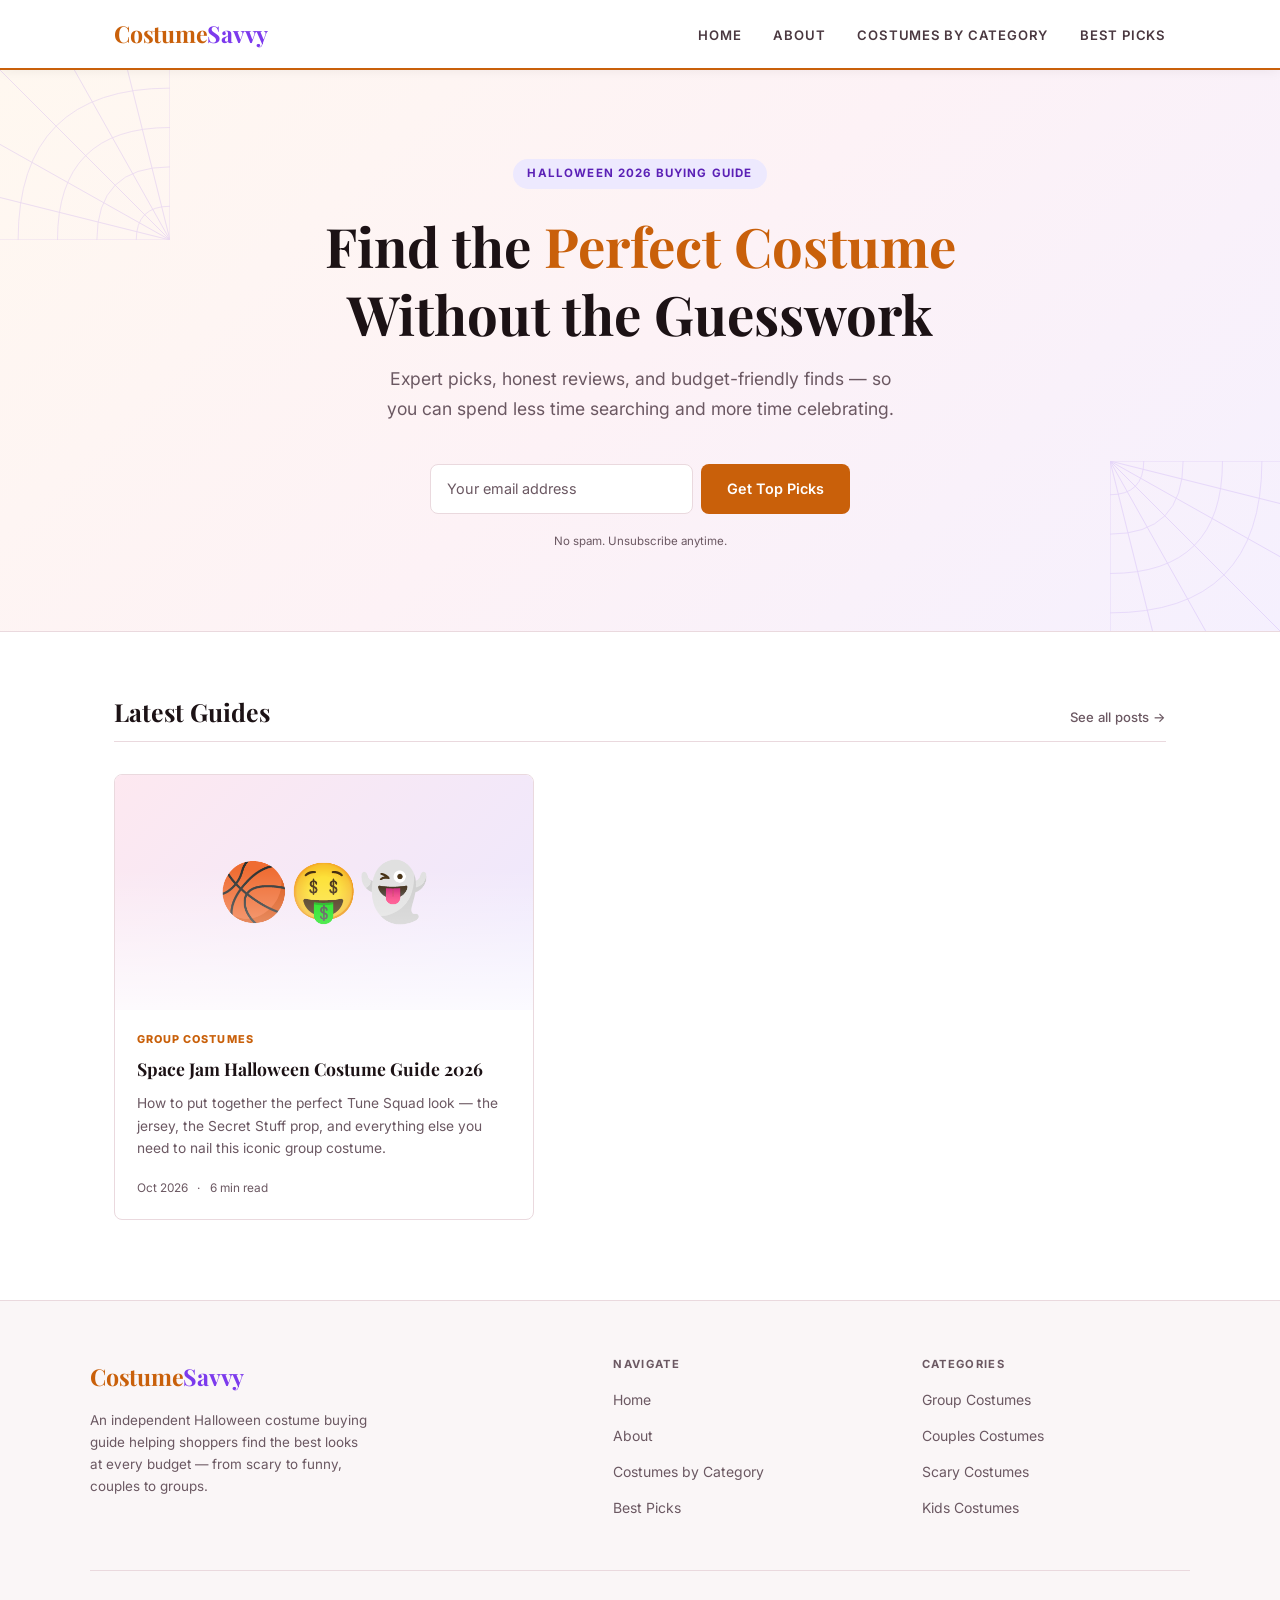
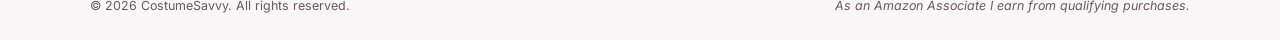
==== commit 05ebe467: "Revert to native form — Beehiiv embed not yet configured" ====
--- a/index.html
+++ b/index.html
@@ -66,17 +66,11 @@
             <h1>Find the <span class="accent">Perfect Costume</span><br>Without the Guesswork</h1>
             <p class="hero-sub">Expert picks, honest reviews, and budget-friendly finds — so you can spend less time searching and more time celebrating.</p>
 
-            <div class="beehiiv-embed">
-                <iframe src="https://embeds.beehiiv.com/pub_ff0d684f-1bc8-4f47-b30e-ecbe7b4074a1"
-                    data-test-id="beehiiv-embed"
-                    width="100%"
-                    height="52"
-                    frameborder="0"
-                    scrolling="no"
-                    style="border-radius: 6px; margin: 0;">
-                </iframe>
+            <form class="signup-form" action="#" method="post">
+                <input type="email" name="email" placeholder="Your email address" autocomplete="email" required>
+                <button type="submit" class="btn">Get Top Picks</button>
                 <p class="signup-note">No spam. Unsubscribe anytime.</p>
-            </div>
+            </form>
         </div>
     </section>
 
